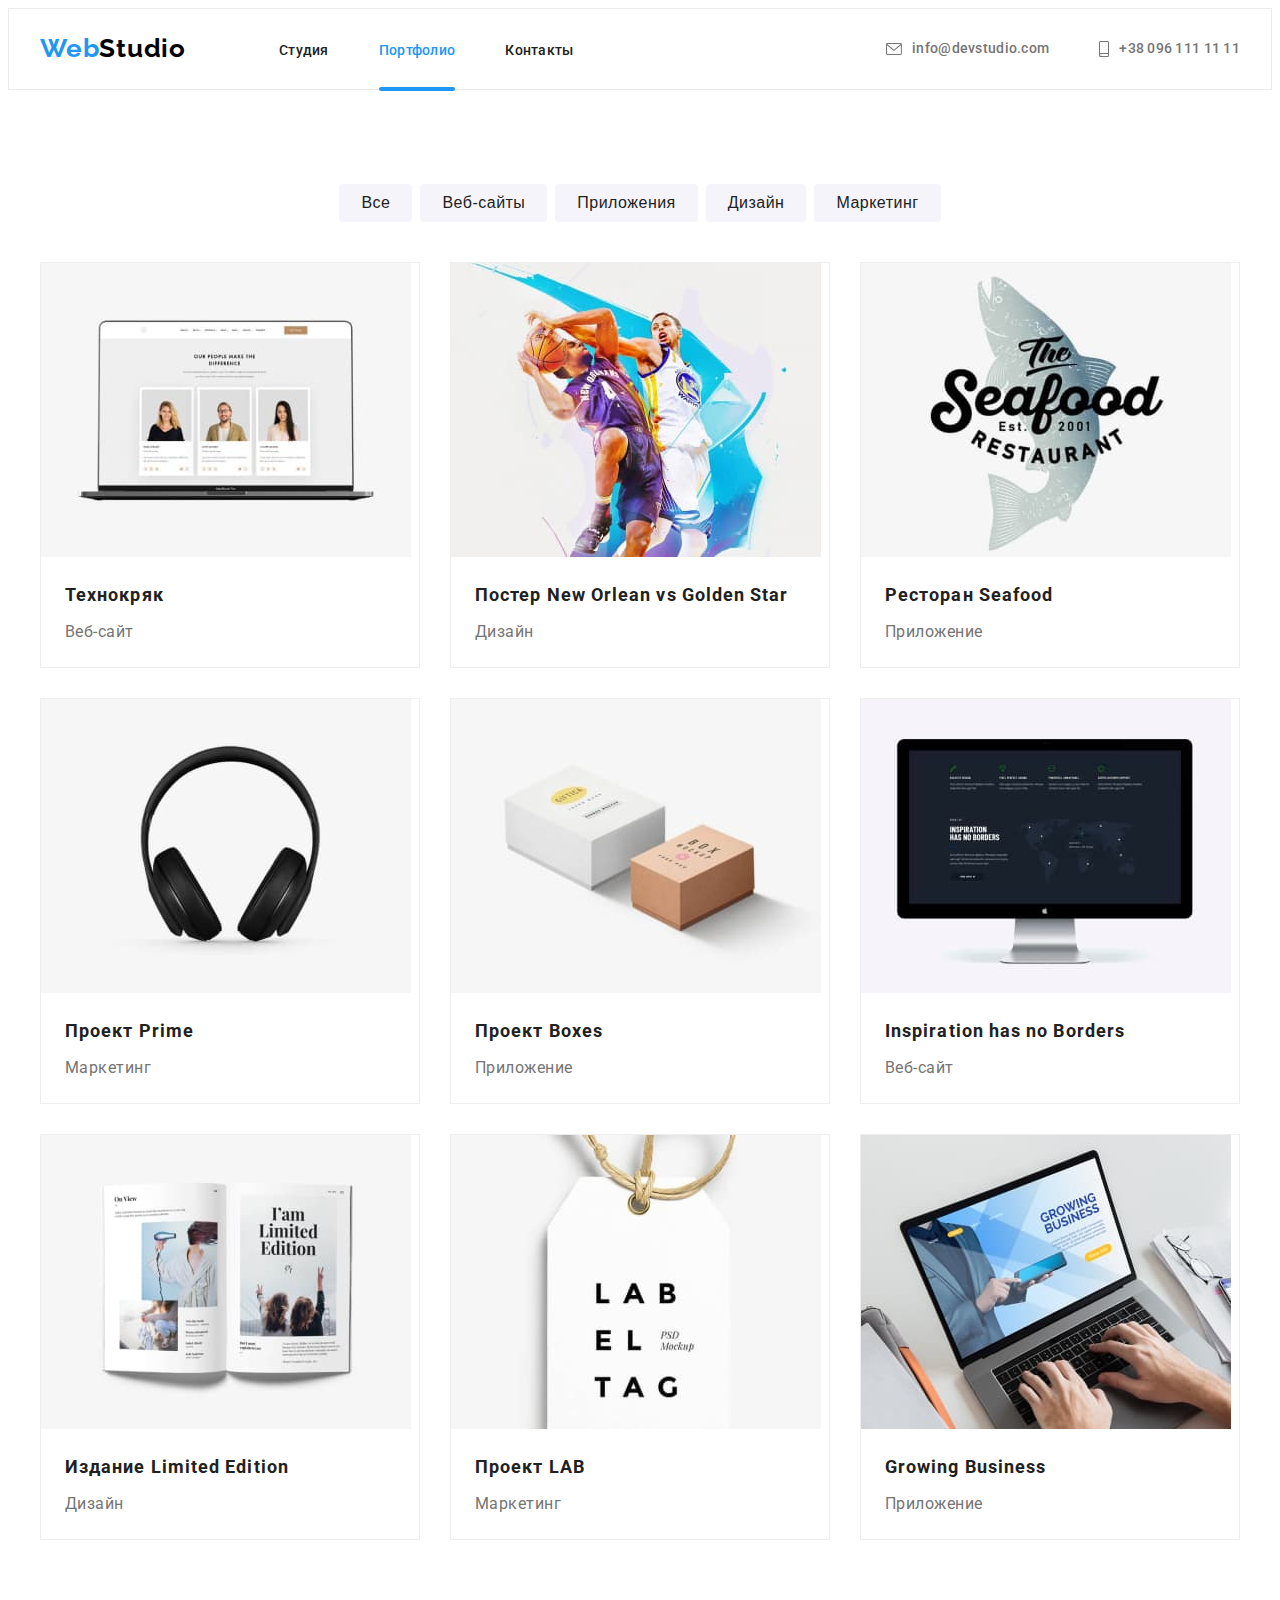
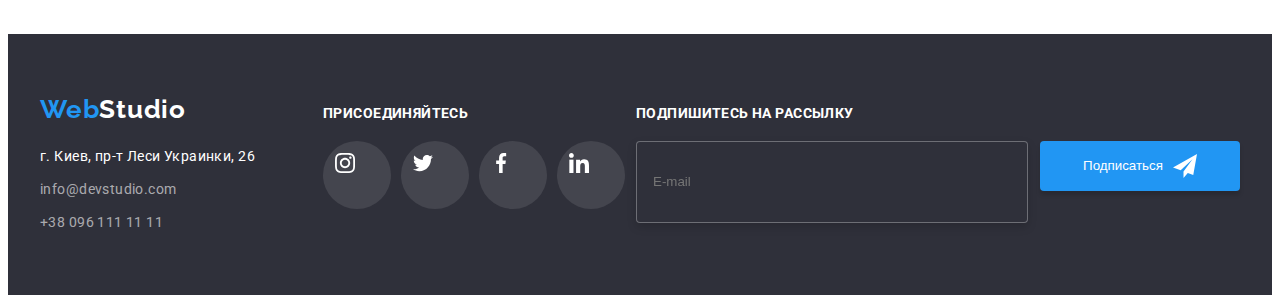
==== portfolio.html @ 734fd3cb "added BEM" ====
<!DOCTYPE html>
<html lang="en">
<head>
    <meta charset="UTF-8">
    <meta http-equiv="X-UA-Compatible" content="IE=edge">
    <meta name="viewport" content="width=device-width, initial-scale=1.0">
    <title>Document</title>
    <link rel="preconnect" href="https://fonts.gstatic.com">
    <link href="https://fonts.googleapis.com/css2?family=Raleway:wght@700&family=Roboto:wght@400;500;700;900&display=swap"
        rel="stylesheet">
    <link rel="stylesheet" href="https://cdnjs.cloudflare.com/ajax/libs/modern-normalize/1.0.0/modern-normalize.min.css"
        integrity="sha512-ISS7cAi1PEhQ8jnbJpJZMd29NlhNj4AWYyLOSp2CE/CsHxTCu+r+t0D2yoJudVrd0/8fTVPUVDzY5Tvli75u/g=="
        crossorigin="anonymous" />
    <link rel="stylesheet" href="./css/styles.css">
</head>
<body>
    <header class="header">
      <div class="container header-top">
        <!--top line bg-->
        <nav class="header-nav">
          <!--WebStudio-->
    
          <a class="logo accent-logo" href="./index.html">Web<span class="second-accent-logo">Studio</span></a>
    
    
          <!--Menu Nav-->
          <ul class="menu-nav">
            <li class="menu-nav__item">
              <a class="menu-nav__link" href="./index.html">Студия</a>
            </li>
            <li class="menu-nav__item">
              <a class="menu-nav__link active" href="./portfolio.html">Портфолио</a>
            </li>
            <li class="menu-nav__item">
              <a class="menu-nav__link" href="https://www.google.com">Контакты</a>
            </li>
          </ul>
    
        </nav>
    
        <!-- contacts section -->
        <ul class="contacts__list">
          <li class="contacts__item">
            <a class="contacts__link" href="mailto:info@devstudio.com"><svg class="contacts__icon" width="16" height="12">
                <use href="./symbol-defs.svg#icon-mail"></use>
              </svg>info@devstudio.com</a>
          </li>
          <li class="contacts__item">
            <a class="contacts__link" href="tel:+38096111111"><svg class="contacts__icon" width="10" height="16">
                <use href="./symbol-defs.svg#icon-smartphone"></use>
              </svg>+38 096 111 11 11</a>
          </li>
        </ul>
    
      </div>
    
    </header>
    <main>
        <div class="container">
            <section class="section">
                <h1 class="visually-hidden">
                                            Портфолио
                                        </h1>
                <ul class="portfolio__list-btn">
                    <li class="portfolio__item-btn">
                        <button class="portfolio__button" type="button">Все</button>
                    </li>
                    <li class="portfolio__item-btn">
                        <button class="portfolio__button" type="button">Веб-сайты</button>
                    </li>
                    <li class="portfolio__item-btn">
                        <button class="portfolio__button" type="button">Приложения</button>
                    </li>
                    <li class="portfolio__item-btn">
                        <button class="portfolio__button" type="button">Дизайн</button>
                    </li>
                    <li class="portfolio__item-btn">
                        <button class="portfolio__button" type="button">Маркетинг</button>
                    </li>
                </ul>
                <ul class="portfolio-card__list">
                    <li class="portfolio-card__item">
                        <a class="portfolio-card__link" href="#">
                          <div class="portfolio-card__img-box">
                            <img src="./images/img(0).jpg" alt="Технокряк" width="370" height="294">
                            <p class="portfolio-card__hidden-text">Технокряк это современная площадка распространения коронавируса. Компании
                              используют эту платформу для цифрового шпионажа и атак на защищённые сервера конкурентов.</p>
                          </div>
                          <div class="portfolio-card__bottom-box">
                            <h2 class="portfolio-card__title">Технокряк</h2>
                            <p class="portfolio-card__text">Веб-сайт</p>
                          </div>
                        </a>
                    </li>
                    <li class="portfolio-card__item">
                        <a class="portfolio-card__link" href="#">
                          <div class="portfolio-card__img-box">
                            <img src="./images/img11.jpg" alt="Постер New Orlean vs Golden Star" width="370" height="294">
                            <p class="portfolio-card__hidden-text">Технокряк это современная площадка распространения коронавируса. Компании
                              используют эту платформу для цифрового шпионажа и атак на защищённые сервера конкурентов.</p>
                          </div>
                          <div class="portfolio-card__bottom-box">
                            <h2 class="portfolio-card__title">Постер New Orlean vs Golden Star</h2>
                            <p class="portfolio-card__text">Дизайн</p>
                          </div>
                        </a>
                    </li>
                    <li class="portfolio-card__item">
                        <a class="portfolio-card__link" href="#">
                          <div class="portfolio-card__img-box">
                            <img src="./images/img21.jpg" alt="Ресторан Seafood" width="370" height="294">
                            <p class="portfolio-card__hidden-text">Технокряк это современная площадка распространения коронавируса. Компании
                              используют эту платформу для цифрового шпионажа и атак на защищённые сервера конкурентов.</p>
                          </div>
                          <div class="portfolio-card__bottom-box">
                            <h2 class="portfolio-card__title">Ресторан Seafood</h2>
                            <p class="portfolio-card__text">Приложение</p>
                          </div>
                        </a>
                    </li>
                    <li class="portfolio-card__item">
                        <a class="portfolio-card__link" href="#">
                          <div class="portfolio-card__img-box">
                            <img src="./images/img31.jpg" alt="Проект Prime" width="370" height="294">
                            <p class="portfolio-card__hidden-text">Технокряк это современная площадка распространения коронавируса. Компании
                              используют эту платформу для цифрового шпионажа и атак на защищённые сервера конкурентов.</p>
                          </div>
                          <div class="portfolio-card__bottom-box">
                            <h2 class="portfolio-card__title">Проект Prime</h2>
                            <p class="portfolio-card__text">Маркетинг</p>
                          </div>
                        </a>
                    </li>
                    <li class="portfolio-card__item">
                        <a class="portfolio-card__link" href="#">
                          <div class="portfolio-card__img-box">
                            <img src="./images/img41.jpg" alt="роект Boxes" width="370" height="294">
                            <p class="portfolio-card__hidden-text">Технокряк это современная площадка распространения коронавируса. Компании
                              используют эту платформу для цифрового шпионажа и атак на защищённые сервера конкурентов.</p>
                          </div>
                          <div class="portfolio-card__bottom-box">
                            <h2 class="portfolio-card__title">Проект Boxes</h2>
                            <p class="portfolio-card__text">Приложение</p>
                          </div>
                        </a>
                    </li>
                    <li class="portfolio-card__item">
                        <a class="portfolio-card__link" href="#">
                          <div class="portfolio-card__img-box">
                            <img src="./images/img51.jpg" alt="nspiration has no Borders" width="370" height="294">
                            <p class="portfolio-card__hidden-text">Технокряк это современная площадка распространения коронавируса. Компании
                              используют эту платформу для цифрового шпионажа и атак на защищённые сервера конкурентов.</p>
                          </div>
                          <div class="portfolio-card__bottom-box">
                            <h2 class="portfolio-card__title">Inspiration has no Borders</h2>
                            <p class="portfolio-card__text">Веб-сайт</p>
                          </div>
                        </a>
                    </li>
                    <li class="portfolio-card__item">
                        <a class="portfolio-card__link" href="#">
                          <div class="portfolio-card__img-box">
                            <img src="./images/img61.jpg" alt="Издание Limited Edition" width="370" height="294">
                            <p class="portfolio-card__hidden-text">Технокряк это современная площадка распространения коронавируса. Компании
                              используют эту платформу для цифрового шпионажа и атак на защищённые сервера конкурентов.</p>
                          </div>
                          <div class="portfolio-card__bottom-box">
                            <h2 class="portfolio-card__title">Издание Limited Edition</h2>
                            <p class="portfolio-card__text">Дизайн</p>
                          </div>
                        </a>
                    </li>
                    <li class="portfolio-card__item">
                        <a class="portfolio-card__link" href="#">
                          <div class="portfolio-card__img-box">
                            <img src="./images/img71.jpg" alt="Проект LAB" width="370" height="294">
                            <p class="portfolio-card__hidden-text">Технокряк это современная площадка распространения коронавируса. Компании
                              используют эту платформу для цифрового шпионажа и атак на защищённые сервера конкурентов.</p>
                          </div>
                          <div class="portfolio-card__bottom-box">
                            <h2 class="portfolio-card__title">Проект LAB</h2>
                            <p class="portfolio-card__text">Маркетинг</p>
                          </div>
                        </a>
                    </li>
                    <li class="portfolio-card__item">
                        <a class="portfolio-card__link" href="#">
                          <div class="portfolio-card__img-box">
                            <img src="./images/img81.jpg" alt="Growing Business" width="370" height="294">
                            <p class="portfolio-card__hidden-text">Технокряк это современная площадка распространения коронавируса. Компании
                              используют эту платформу для цифрового шпионажа и атак на защищённые сервера конкурентов.</p>
                          </div>
                          <div class="portfolio-card__bottom-box">
                            <h2 class="portfolio-card__title">Growing Business</h2>
                            <p class="portfolio-card__text">Приложение</p>
                          </div>
                        </a>
                    </li>
                </ul>
            </section>
        </div>

    </main>
    
    <footer class="footer">
    
      <div class="footer-line container">
        <div class="footer-left-side  footer-calc">
          <div class="bottom-section footer-calc">
            <a class="logo logo-bottom accent-logo" href="./index.html">Web<span
                class="second-accent-logofooter">Studio</span></a>
    
            <address>
              <ul class="address__list">
                <li class="footer__item address-style">г. Киев, пр-т Леси Украинки, 26</li>
                <li class="footer__item">
                  <a class="footer__link" href="mailto:info@devstudio.com">info@devstudio.com</a>
                </li>
                <li class="footer__item">
                  <a class="footer__link" href="tel:+38096111111">+38 096 111 11 11</a>
                </li>
              </ul>
            </address>
          </div>
          <div class="footer-calc">
            <h3 class="join-titel">присоединяйтесь</h3>
            <ul class="footer-social__list">
              <li class="footer-social__item"> <a class="footer-social__link" href="#"><svg class="footer-social__icon">
                    <use href="./symbol-defs.svg#icon-instagram"></use>
                  </svg></a></li>
              <li class="footer-social__item"> <a class="footer-social__link" href="#"><svg class="footer-social__icon">
                    <use href="./symbol-defs.svg#icon-twitter"></use>
                  </svg></a></li>
              <li class="footer-social__item"> <a class="footer-social__link" href="#"><svg class="footer-social__icon">
                    <use href="./symbol-defs.svg#icon-facebook"></use>
                  </svg></a></li>
              <li class="footer-social__item"> <a class="footer-social__link" href="#"><svg class="footer-social__icon">
                    <use href="./symbol-defs.svg#icon-linkedin"></use>
                  </svg></a></li>
            </ul>
          </div>
        </div>
        <div class="footer-calc">
          <p class="footer-right-side__title">Подпишитесь на рассылку</p>
          <form class="footer__form">
            <input class="footer__input" type="text" placeholder="E-mail">
            <button class="footer__btn" type="submit">Подписаться<svg class="footer__btn-svg">
                <use href="./symbol-defs.svg#icon-icon-send"></use>
              </svg></button>
          </form>
        </div>
      </div>
    
    </footer>
</body>
</html>
---- css/styles.css ----
:root {
  --primary-text-color: #757575;
  --title-text-color: #212121;
  --accent-color: #2196f3;
  --primary-white-color: #ffffff;
  --cubic: cubic-bezier(0.4, 0, 0.2, 1);
}
/* font-family: "Raleway", sans-serif;
font-family: "Roboto", sans-serif; */

body {
  font-family: Roboto;
  background-color: var(--primary-white-color);
  color: var(--primary-text-color);
  text-decoration: none;
}
img {
  display: block;
  max-width: 100%;
  height: auto;
}

h1,
h2,
h3,
h4,
h5,
h6 {
  color: var(--title-text-color);
  margin: 0;
}

p {
  margin: 0;
}

ul {
  margin: 0;
  padding: 0;
}

.container {
  margin: 0 auto;
  width: 1200px;
  padding-left: 15px;
  padding-right: 15px;
}
.section {
  padding: 94px 0px;
}
.section-title {
  margin: 0px 0px 50px;
  font-weight: bold;
  font-size: 36px;
  line-height: 1.16;
  text-align: center;
  letter-spacing: 0.03em;
}

.visually-hidden {
  position: absolute !important;
  clip: rect(1px 1px 1px 1px); /* IE6, IE7 */
  clip: rect(1px, 1px, 1px, 1px);
  padding: 0 !important;
  border: 0 !important;
  height: 1px !important;
  width: 1px !important;
  overflow: hidden;
}

/*======== site header ===========*/
.header {
  border: 1px solid #ececec;
}

.header-nav {
  display: flex;
  justify-self: start;
  align-items: center;
  padding: 24px 0px;
}

.header-top {
  display: flex;
  justify-content: space-between;
}

.logo {
  text-align: center;
  margin-right: 93px;
  font-family: "Raleway", sans-serif;
  font-weight: bold;
  font-size: 26px;
  line-height: 1.2;
  letter-spacing: 0.03em;
  color: #000000;
  text-decoration: none;
}

.accent-logo {
  color: var(--accent-color);
}
.second-accent-logo {
  color: #000000;
}
.menu-nav {
  display: flex;

  padding: 0px;
  text-decoration: none;
  list-style-type: none;
}
.menu-nav__item {
  margin-right: 50px;
}
.menu-nav__item:last-child {
  margin-right: 0;
}

.menu-nav__link {
  position: relative;
  color: var(--title-text-color);
  text-decoration: none;
  cursor: pointer;
  font-weight: 500;
  font-size: 14px;
  line-height: 1.14;
  letter-spacing: 0.02em;
  text-decoration: none;
  transition: color 250ms var(--cubic);
}
.menu-nav .menu-nav__link:active {
  color: var(--accent-color);
}
.menu-nav .menu-nav__link:focus {
  color: var(--accent-color);
}

.menu-nav__link:hover {
  color: var(--accent-color);
}

.active {
  color: var(--accent-color);
}
.active::after {
  position: absolute;
  left: 0;
  bottom: -33px;
  content: "";
  display: block;
  width: 100%;
  height: 4px;
  border-radius: 2px;
  background-color: var(--accent-color);
}
/*============ contacts section ============*/

.contacts__list {
  display: flex;
  justify-content: flex-end;
  list-style-type: none;
  padding: 32px 0px;
}

.contacts__item {
  margin-left: 50px;
}
.contacts__item:first-child {
  margin-left: 0;
}

.contacts__link {
  display: flex;
  justify-content: center;
  align-items: center;
  font-weight: 500;
  font-size: 14px;
  line-height: 1.14;
  letter-spacing: 0.02em;
  text-decoration: none;
  cursor: pointer;
  color: var(--primary-text-color);
  transition: color 250ms var(--cubic);
}

.contacts__link:focus,
.contacts__link:hover {
  color: var(--accent-color);
}

.contacts__link:focus svg,
.contacts__link:hover svg {
  fill: var(--accent-color);
}

.contacts__icon {
  fill: var(--primary-text-color);
  margin-right: 10px;
}
.contacts-item:focus,
.contacts-item:hover .contacts__icon {
  fill: var(--accent-color);
}
.contacts__icon:focus,
.contacts__icon:hover {
  fill: var(--accent-color);
}
/*============= MAIN =================*/
/*=========== top section ==========*/

.hero__background {
  background-color: #2f303a;
  max-width: 1600px;
  max-height: 600px;
  background-image: linear-gradient(
      rgba(47, 48, 58, 0.4),
      rgba(47, 48, 58, 0.4)
    ),
    url("../images/Img-body.jpg");
  background-repeat: no-repeat;
  margin: 0 auto;
  background-position: center;
}

.hero {
  text-align: center;
  padding-top: 200px;
  padding-bottom: 200px;
}
.hero__titel {
  margin-bottom: 30px;
  text-align: center;
  font-weight: 900;
  font-size: 44px;
  line-height: 1.36;
  color: var(--primary-white-color);
  letter-spacing: 0.06em;
  text-transform: uppercase;
}
/*================ button ==============*/

.hero__btn {
  display: block;
  text-align: center;
  font-weight: bold;
  font-size: 16px;
  margin: 0 auto;
  padding: 10px 32px;
  border: 0px;
  border-radius: 4px;
  line-height: 1.9;
  letter-spacing: 0.06em;
  color: var(--primary-white-color);
  background: var(--accent-color);
  box-shadow: 0px 4px 4px rgba(0, 0, 0, 0.15);
  letter-spacing: 0.06em;
  transition: background-color 250ms var(--cubic);
}

.hero__btn:hover {
  background: #188ce8;
  box-shadow: 0px 4px 4px rgba(0, 0, 0, 0.15);
  border-radius: 4px;
}

/*============ features =============*/

/* hide title */

.features__list {
  display: flex;
  flex-wrap: wrap;
  list-style-type: none;
  margin-left: -30px;
}

.features__item {
  margin-left: 30px;
  flex-basis: calc((100% - 120px) / 4);
}

.features__item::before {
  display: block;
  content: "";
  height: 120px;
  margin-bottom: 30px;
  background-size: contain;
  background-repeat: no-repeat;
  background-position: center;
  background-color: #f5f4fa;
  border-radius: 4px;
  background-size: 70px;
}
.antenna::before {
  background-image: url("../images/antenna.svg");
}
.clock::before {
  background-image: url("../images/clock.svg");
}
.diagram::before {
  background-image: url("../images/diagram.svg");
}
.astronaut::before {
  background-image: url("../images/astronaut.svg");
}

.features__title {
  font-weight: bold;
  font-size: 14px;
  line-height: 1.14;
  letter-spacing: 0.03em;
  text-transform: uppercase;
  margin-bottom: 10px;
}

.features__text {
  font-size: 14px;
  line-height: 1.71;
  letter-spacing: 0.03em;
}

/*========= occupation ==========*/

.occupation {
  margin-bottom: 94px;
}

.occupation__list {
  display: flex;
  flex-wrap: wrap;
  list-style-type: none;
  margin-left: -30px;
}

.occupation__item {
  position: relative;
  margin-left: 30px;
  flex-basis: calc((100% / 3) - 30px);
}
.occupation__text {
  position: absolute;
  bottom: 0;
  left: 0;
  padding-top: 27px;
  padding-bottom: 27px;
  width: 100%;
  color: var(--primary-white-color);
  background-color: rgba(47, 48, 58, 0.8);
  font-weight: 700;
  font-size: 14px;
  line-height: 1.14;
  text-align: center;
  letter-spacing: 0.03em;
  text-transform: uppercase;
}

/*============= our-team =============*/

.our-team {
  background: #f5f4fa;
}

.our-team__list {
  display: flex;
  flex-wrap: wrap;
  list-style-type: none;
  margin-left: -30px;
}

.our-team__item {
  text-align: center;
  margin-left: 30px;
  box-sizing: border-box;
  flex-basis: calc((100% / 4) - 30px);
  border-radius: 4px;
  filter: drop-shadow(0px 4px 4px rgba(0, 0, 0, 0.25));
  background: var(--primary-white-color);
}

.our-team__title {
  margin-top: 30px;
  text-align: center;
  font-weight: 500;
  font-size: 16px;
  line-height: 1.18;
  letter-spacing: 0.03em;
}

.our-team__text {
  margin-top: 10px;

  font-size: 16px;
  line-height: 1.18;
  letter-spacing: 0.03em;
}

/* social-link */

.social__list {
  display: flex;
  list-style: none;
  justify-content: center;
  margin-top: 16px;
  margin-bottom: 30px;
}

.social__item:not(:last-child) {
  margin-right: 10px;
}

.social__link {
  display: flex;
  justify-content: center;
  align-items: center;
  width: 44px;
  height: 44px;
  border-radius: 50%;
  transition: fill 250ms var(--cubic), background-color 250ms var(--cubic);
}

.social__link:focus,
.social__link:hover {
  background-color: var(--accent-color);
}

.social__link:focus svg,
.social__link:hover svg {
  fill: var(--primary-white-color);
}

.social__icon {
  width: 20px;
  height: 20px;
  fill: #afb1b8;
}

.social__icon:hover {
  fill: var(--primary-white-color);
}

/*=========== Regular customers ============*/

.customers__list {
  display: flex;
  list-style: none;
}

.customers__item {
  flex-basis: calc((100% / 6) - 30px);
  margin-left: 30px;
}

.customers__item:first-child {
  margin: 0;
}
.customers__link {
  outline: none;
  display: flex;
  justify-content: center;
  align-items: center;
  fill: #afb1b8;
  height: 90px;
  border: 1px solid #afb1b8;
  border-radius: 4px;
  transition: fill 250ms var(--cubic);
}

.customers__logo {
  width: 50%;
  height: 50%;
}

.customers__link:focus,
.customers__link:hover {
  fill: var(--accent-color);
  border-color: var(--accent-color);
  box-sizing: border-box;
  border-radius: 4px;
}

/*============= footer ==========*/

.footer {
  background: #2f303a;
}
.footer-calc {
  flex-basis: calc((100% - 30px) / 2);
}

.footer-line {
  display: flex;
  justify-content: space-between;
  align-items: baseline;
  padding-top: 60px;
  padding-bottom: 60px;
}
.footer-left-side {
  display: flex;
  justify-content: space-between;
  align-items: baseline;
}

.bottom-section {
  display: flex;
  flex-direction: column;
}

.logo-bottom {
  text-align: start;
  margin-bottom: 20px;
}

.second-accent-logofooter {
  color: var(--primary-white-color);
}

.address-style {
  font-style: normal;
  font-weight: normal;
  font-size: 14px;
  line-height: 1.71;
  letter-spacing: 0.03em;
  text-decoration: none;
  color: var(--primary-white-color);
}

.address__list {
  list-style-type: none;
}

.footer__item:not(:last-child) {
  margin-bottom: 9px;
}

.footer__link {
  font-size: 14px;
  line-height: 1.71;
  letter-spacing: 0.03em;
  color: rgba(255, 255, 255, 0.6);
  text-decoration: none;
  text-decoration-line: none;
  font-style: normal;
}

/*======= join ========*/

.join-titel {
  font-weight: bold;
  font-size: 14px;
  line-height: 16px;
  letter-spacing: 0.03em;
  text-transform: uppercase;

  color: var(--primary-white-color);
}

.footer-social__list {
  display: flex;
  list-style: none;
  margin-top: 20px;
  padding: 0;
}

.footer-social__item {
  display: flex;
  justify-content: center;
  align-items: center;
  margin-left: 10px;
}

.footer-social__item:first-child {
  margin-left: 0;
}

.footer-social__link {
  width: 44px;
  height: 44px;
  padding: 12px;
  background: rgba(255, 255, 255, 0.1);
  border-radius: 44px;
  transition: background-color 250ms var(--cubic);
}
.social-item-footer:first-child {
  margin-left: 0;
}
.footer-social__link:focus,
.footer-social__link:hover {
  border-radius: 44px;
  background-color: var(--accent-color);
}
.footer-social__icon {
  width: 20px;
  height: 20px;

  fill: var(--primary-white-color);
}

.footer-social__icon:hover {
  fill: var(--primary-white-color);
}

/* ======= footer-right-side ========== */

.footer-right-side__title {
  margin-bottom: 20px;
  font-weight: bold;
  font-size: 14px;
  line-height: 16px;
  letter-spacing: 0.03em;
  text-transform: uppercase;
  color: var(--primary-white-color);
}

.footer__form {
  display: flex;
}

.footer__input {
  width: 358px;
  height: 50px;
  padding: 15px 16px;
  margin-right: 12px;
  color: var(--primary-white-color);
  background: #2f303a;
  border: 1px solid rgba(255, 255, 255, 0.3);
  filter: drop-shadow(0px 4px 4px rgba(0, 0, 0, 0.15));
  border-radius: 4px;
}

.footer__btn {
  display: flex;
  justify-content: center;
  align-items: center;
  padding: 0;
  width: 200px;
  height: 50px;
  border: none;
  color: var(--primary-white-color);
  background: var(--accent-color);
  box-shadow: 0px 4px 4px rgba(0, 0, 0, 0.15);
  border-radius: 4px;
}
.footer__btn:focus,
.footer__btn:hover {
  background: #188ce8;
  box-shadow: 0px 4px 4px rgba(0, 0, 0, 0.15);
  border-radius: 4px;
}
.footer__btn-svg {
  width: 24px;
  height: 24px;
  margin-left: 10px;
}
/*=========== portfolio ==============*/
/*=========== portfolio ==============*/

.portfolio__list-btn {
  display: flex;
  flex-wrap: wrap;
  justify-content: center;
  list-style-type: none;
  margin-bottom: 40px;
}

.portfolio__item-btn:not(:last-child) {
  margin-right: 8px;
  transition: color 250ms var(--cubic), background-color 250ms var(--cubic);
}

.portfolio__button {
  padding: 6px 22px;
  border: 0px;
  border-radius: 4px;
  font-weight: 500;
  font-size: 16px;
  line-height: 1.62;
  letter-spacing: 0.03em;
  color: var(--title-text-color);
  background: #f5f4fa;
  cursor: pointer;
  transition: background-color 250ms var(--cubic);
}

.portfolio__button:focus,
.portfolio__button:hover {
  color: var(--primary-white-color);
  background-color: var(--accent-color);
  box-shadow: 0px 3px 1px rgba(0, 0, 0, 0.1), 0px 1px 2px rgba(0, 0, 0, 0.08),
    0px 2px 2px rgba(0, 0, 0, 0.12);
}

.portfolio-card__list {
  display: flex;
  flex-wrap: wrap;
  list-style-type: none;
  margin-right: -30px;
  margin-top: -30px;
}

.portfolio-card__item {
  margin-right: 30px;
  margin-top: 30px;
  flex-basis: calc((100% - 90px) / 3);
  background: var(--primary-white-color);
  border: 1px solid #eeeeee;
  box-sizing: border-box;
  cursor: pointer;
}

.portfolio-card__item:hover {
  border: 1px solid #eeeeee;
  box-sizing: border-box;
  box-shadow: 0px 1px 1px rgba(0, 0, 0, 0.12), 0px 4px 4px rgba(0, 0, 0, 0.06),
    1px 4px 6px rgba(0, 0, 0, 0.16);
}
.portfolio-card__link {
  text-decoration: none;
}

.portfolio-card__img-box {
  position: relative;
  overflow: hidden;
}

.portfolio-card__hidden-text {
  position: absolute;
  top: 0;
  left: 0;
  width: 100%;
  height: 100%;
  padding: 63px 24px;
  background: rgba(33, 150, 243, 0.9);
  font-weight: 400;
  font-size: 18px;
  line-height: 1.55;
  color: #ffffff;
  letter-spacing: 0.03em;
  transition: transform 250ms cubic-bezier(0.4, 0, 0.2, 1);
  transform: translatey(101%);
}
.portfolio-card__link:focus .portfolio-card__hidden-text,
.portfolio-card__link:hover .portfolio-card__hidden-text {
  transform: translatey(0);
}

.portfolio-card__title {
  margin-bottom: 4px;
  font-weight: bold;
  font-size: 18px;
  line-height: 2;
  letter-spacing: 0.06em;
}

.portfolio-card__text {
  font-size: 16px;
  line-height: 1.87;
  letter-spacing: 0.03em;
  color: var(--primary-text-color);
}

.portfolio-card__bottom-box {
  padding: 20px 24px;
}

/* ============== backdrop ================= */

.is-hidden {
  opacity: 0;
  visibility: hidden;
  pointer-events: none;
}

.backdrop {
  position: fixed;
  top: 0;
  left: 0;
  width: 100vw;
  height: 100vh;
  background-color: rgba(0, 0, 0, 0.2);
  transition: fill 250ms var(--cubic);
}

.modal {
  position: absolute;
  left: 50%;
  top: 50%;
  transform: translate(-50%, -50%);
  width: 528px;
  height: 580px;
  background-color: #ffffff;
}

.modal__btn-close {
  position: absolute;
  display: flex;
  justify-content: center;
  align-items: center;
  top: 8px;
  right: 8px;
  width: 30px;
  height: 30px;
  background-color: transparent;
  border-radius: 50%;
  border: 1px solid rgba(0, 0, 0, 0.1);
  cursor: pointer;
  padding: 0;
}

.modal__btn-close:hover {
  color: var(--accent-color);
}

.modal__btn-svg {
  width: 18px;
  height: 18px;
  fill: currentColor;
}

.modal__form {
  display: flex;
  flex-direction: column;
  padding: 40px;
}

.modal__head {
  font-weight: bold;
  font-size: 20px;
  line-height: 23px;
  text-align: center;
  letter-spacing: 0.03em;
  margin-bottom: 12px;
  color: #212121;
}

.modal__item {
  font-size: 12px;
  line-height: 14px;
  letter-spacing: 0.01em;
  color: var(--primary-text-color);
}

.modal__item-box {
  position: relative;
  display: block;
  margin-top: 4px;
  margin-bottom: 10px;
}

.modal__input {
  width: 100%;
  height: 40px;
  padding-left: 42px;
  border: 1px solid rgba(33, 33, 33, 0.2);
  border-radius: 4px;
}
.modal__input:focus {
  border-color: var(--accent-color);
  outline: none;
}
.modal__input:focus + .modal-icon {
  fill: var(--accent-color);
}

.modal__icon {
  position: absolute;
  top: 50%;
  left: 12px;
  transform: translateY(-50%);
  width: 18px;
  height: 18px;
  transition: fill 250ms var(--cubic);
}

.modal__message {
  width: 100%;
  height: 120px;
  border: 1px solid rgba(33, 33, 33, 0.2);
  border-radius: 4px;
  margin-top: 4px;
  margin-bottom: 10px;
  padding: 12px 16px;
  resize: none;
}

.modal__message:focus {
  border-color: var(--accent-color);
  outline: none;
}

.modal__message::placeholder {
  font-size: 12px;
  line-height: 14px;
  letter-spacing: 0.01em;
  color: rgba(117, 117, 117, 0.5);
}
.modal__term-desc {
  display: flex;
  align-items: center;
  font-size: 14px;
  line-height: 24px;
  letter-spacing: 0.03em;
  margin-bottom: 20px;
  color: #757575;
}

.modal__term-desc::before {
  display: inline-block;
  content: "";
  width: 16px;
  height: 16px;
  margin-right: 7px;
  cursor: pointer;
  border: 2px solid var(--title-text-color);
  border-radius: 2px;
}

.modal__term:checked + .modal__term-desc::before {
  border-color: transparent;
  background-image: url(../images/icon-check.svg);
  background-size: contain;
  background-origin: border-box;
}

.modal__term:focus + .modal__term-desc::before {
  border: 2px solid var(--accent-color);
}
.modal__term-link {
  color: var(--accent-color);
}

.modal__submit-btn {
  align-self: center;
  font-weight: bold;
  font-size: 16px;
  line-height: 30px;
  padding: 10px 56px;
  color: #ffffff;
  background: #2196f3;
  box-shadow: 0px 4px 4px rgba(0, 0, 0, 0.15);
  border-radius: 4px;
  border: none;
  transition: fill 250ms var(--cubic);
}

.modal__submit-btn:focus,
.modal__submit-btn:hover {
  background: #188ce8;
  box-shadow: 0px 4px 4px rgba(0, 0, 0, 0.15);
  border-radius: 4px;
}
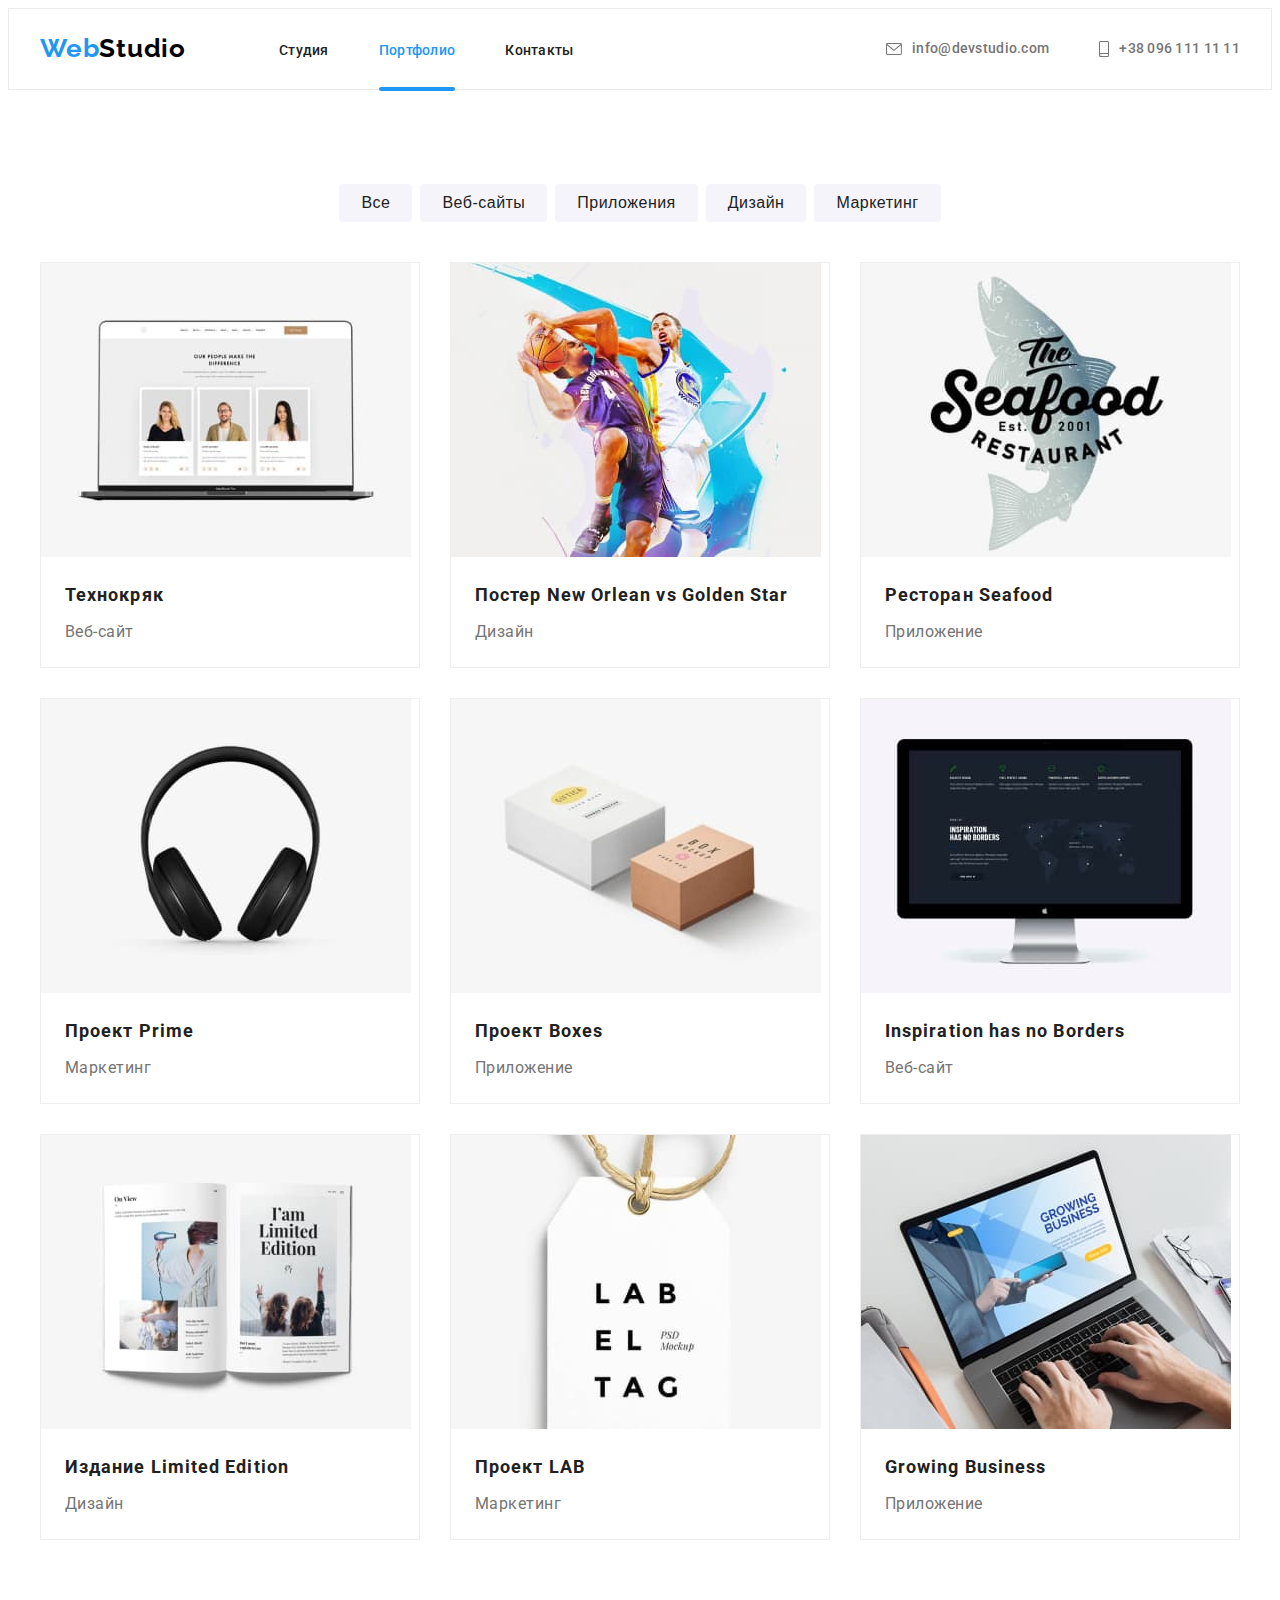
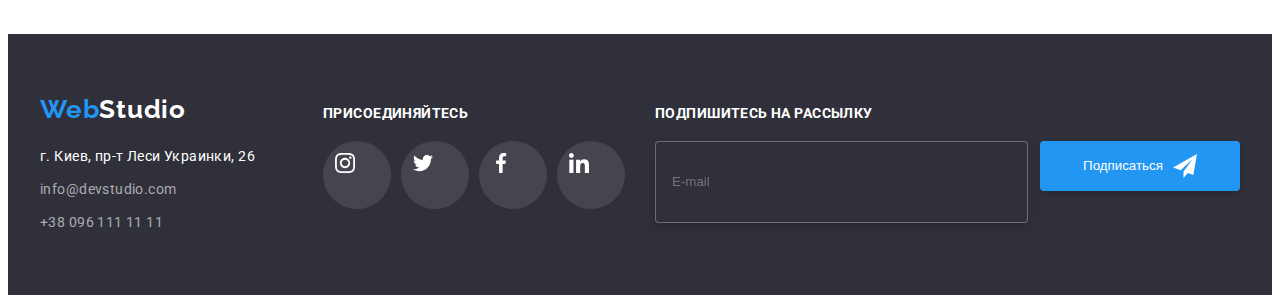
==== commit 00189d1d: "added sass" ====
--- a/portfolio.html
+++ b/portfolio.html
@@ -11,7 +11,7 @@
     <link rel="stylesheet" href="https://cdnjs.cloudflare.com/ajax/libs/modern-normalize/1.0.0/modern-normalize.min.css"
         integrity="sha512-ISS7cAi1PEhQ8jnbJpJZMd29NlhNj4AWYyLOSp2CE/CsHxTCu+r+t0D2yoJudVrd0/8fTVPUVDzY5Tvli75u/g=="
         crossorigin="anonymous" />
-    <link rel="stylesheet" href="./css/styles.css">
+    <link rel="stylesheet" href="./css/main.min.css">
 </head>
 <body>
     <header class="header">
@@ -243,7 +243,7 @@
         <div class="footer-calc">
           <p class="footer-right-side__title">Подпишитесь на рассылку</p>
           <form class="footer__form">
-            <input class="footer__input" type="text" placeholder="E-mail">
+            <input class="footer__input" type="text" name="email" placeholder="E-mail">
             <button class="footer__btn" type="submit">Подписаться<svg class="footer__btn-svg">
                 <use href="./symbol-defs.svg#icon-icon-send"></use>
               </svg></button>
--- a/css/main.min.css
+++ b/css/main.min.css
@@ -0,0 +1,2 @@
+:root{--primary-text-color: #757575;--title-text-color: #212121;--accent-color: #2196f3;--primary-white-color: #ffffff;--cubic: cubic-bezier(0.4, 0, 0.2, 1)}body{font-family:Roboto;background-color:var(--primary-white-color);color:var(--primary-text-color);text-decoration:none}img{display:block;max-width:100%;height:auto}h1,h2,h3,h4,h5,h6{color:var(--title-text-color);margin:0}p{margin:0}ul{margin:0;padding:0}.container{margin:0 auto;width:1200px;padding-left:15px;padding-right:15px}.section{padding:94px 0px}.visually-hidden{position:absolute !important;clip:rect(1px 1px 1px 1px);clip:rect(1px, 1px, 1px, 1px);padding:0 !important;border:0 !important;height:1px !important;width:1px !important;overflow:hidden}.section-title{margin:0px 0px 50px;font-weight:bold;font-size:36px;line-height:1.16;text-align:center;letter-spacing:0.03em}.header{border:1px solid #ececec}.header-nav{display:flex;justify-self:start;align-items:center;padding:24px 0px}.header-top{display:flex;justify-content:space-between}.logo{text-align:center;margin-right:93px;font-family:"Raleway", sans-serif;font-weight:bold;font-size:26px;line-height:1.2;letter-spacing:0.03em;color:#000000;text-decoration:none}.accent-logo{color:var(--accent-color)}.second-accent-logo{color:#000000}.menu-nav{display:flex;padding:0px;text-decoration:none;list-style-type:none}.menu-nav__item{margin-right:50px}.menu-nav__item:last-child{margin-right:0}.menu-nav__link{position:relative;color:var(--title-text-color);text-decoration:none;cursor:pointer;font-weight:500;font-size:14px;line-height:1.14;letter-spacing:0.02em;text-decoration:none;transition:color 250ms var(--cubic)}.menu-nav__link:hover{color:var(--accent-color)}.menu-nav .menu-nav__link:active{color:var(--accent-color)}.menu-nav .menu-nav__link:focus{color:var(--accent-color)}.active{color:var(--accent-color)}.active::after{position:absolute;left:0;bottom:-33px;content:"";display:block;width:100%;height:4px;border-radius:2px;background-color:var(--accent-color)}.contacts__list{display:flex;justify-content:flex-end;list-style-type:none;padding:32px 0px}.contacts__item{margin-left:50px}.contacts__item:first-child{margin-left:0}.contacts__link{display:flex;justify-content:center;align-items:center;font-weight:500;font-size:14px;line-height:1.14;letter-spacing:0.02em;text-decoration:none;cursor:pointer;color:var(--primary-text-color);transition:color 250ms var(--cubic)}.contacts__link:focus,.contacts__link:hover{color:var(--accent-color)}.contacts__link:focus svg,.contacts__link:hover svg{fill:var(--accent-color)}.contacts__icon{fill:var(--primary-text-color);margin-right:10px}.contacts__icon:focus,.contacts__icon:hover{fill:var(--accent-color)}.contacts__icon .contacts-item:focus,.contacts-item:hover .contacts__icon{fill:var(--accent-color)}.hero__background{background-color:#2f303a;max-width:1600px;max-height:600px;background-image:linear-gradient(rgba(47,48,58,0.4), rgba(47,48,58,0.4)),url("../images/Img-body.jpg");background-repeat:no-repeat;margin:0 auto;background-position:center}.hero{text-align:center;padding-top:200px;padding-bottom:200px}.hero__titel{margin-bottom:30px;text-align:center;font-weight:900;font-size:44px;line-height:1.36;color:var(--primary-white-color);letter-spacing:0.06em;text-transform:uppercase}.hero__btn{display:block;text-align:center;font-weight:bold;font-size:16px;margin:0 auto;padding:10px 32px;border:0px;border-radius:4px;line-height:1.9;letter-spacing:0.06em;color:var(--primary-white-color);background:var(--accent-color);box-shadow:0px 4px 4px rgba(0,0,0,0.15);letter-spacing:0.06em;transition:background-color 250ms var(--cubic)}.hero__btn:hover{background:#188ce8;box-shadow:0px 4px 4px rgba(0,0,0,0.15);border-radius:4px}.features__list{display:flex;flex-wrap:wrap;list-style-type:none;margin-left:-30px}.features__item{margin-left:30px;flex-basis:calc((100% - 120px) / 4)}.features__item::before{display:block;content:"";height:120px;margin-bottom:30px;background-size:contain;background-repeat:no-repeat;background-position:center;background-color:#f5f4fa;border-radius:4px;background-size:70px}.antenna::before{background-image:url("../images/antenna.svg")}.clock::before{background-image:url("../images/clock.svg")}.diagram::before{background-image:url("../images/diagram.svg")}.astronaut::before{background-image:url("../images/astronaut.svg")}.features__title{font-weight:bold;font-size:14px;line-height:1.14;letter-spacing:0.03em;text-transform:uppercase;margin-bottom:10px}.features__text{font-size:14px;line-height:1.71;letter-spacing:0.03em}.occupation{margin-bottom:94px}.occupation__list{display:flex;flex-wrap:wrap;list-style-type:none;margin-left:-30px}.occupation__item{position:relative;margin-left:30px;flex-basis:calc((100% / 3) - 30px)}.occupation__text{position:absolute;bottom:0;left:0;padding-top:27px;padding-bottom:27px;width:100%;color:var(--primary-white-color);background-color:rgba(47,48,58,0.8);font-weight:700;font-size:14px;line-height:1.14;text-align:center;letter-spacing:0.03em;text-transform:uppercase}.our-team{background:#f5f4fa}.our-team__list{display:flex;flex-wrap:wrap;list-style-type:none;margin-left:-30px}.our-team__item{text-align:center;margin-left:30px;box-sizing:border-box;flex-basis:calc((100% / 4) - 30px);border-radius:4px;filter:drop-shadow(0px 4px 4px rgba(0,0,0,0.25));background:var(--primary-white-color)}.our-team__title{margin-top:30px;text-align:center;font-weight:500;font-size:16px;line-height:1.18;letter-spacing:0.03em}.our-team__text{margin-top:10px;font-size:16px;line-height:1.18;letter-spacing:0.03em}.social__list{display:flex;list-style:none;justify-content:center;margin-top:16px;margin-bottom:30px}.social__item:not(:last-child){margin-right:10px}.social__link{display:flex;justify-content:center;align-items:center;width:44px;height:44px;border-radius:50%;transition:fill 250ms var(--cubic),background-color 250ms var(--cubic)}.social__link:focus,.social__link:hover{background-color:var(--accent-color)}.social__link:focus svg,.social__link:hover svg{fill:var(--primary-white-color)}.social__icon{width:20px;height:20px;fill:#afb1b8}.social__icon:hover{fill:var(--primary-white-color)}.customers__list{display:flex;list-style:none}.customers__item{flex-basis:calc((100% / 6) - 30px);margin-left:30px}.customers__item:first-child{margin:0}.customers__link{outline:none;display:flex;justify-content:center;align-items:center;fill:#afb1b8;height:90px;border:1px solid #afb1b8;border-radius:4px;transition:fill 250ms var(--cubic)}.customers__link:focus,.customers__link:hover{fill:var(--accent-color);border-color:var(--accent-color);box-sizing:border-box;border-radius:4px}.customers__logo{width:50%;height:50%}.footer{background:#2f303a}.footer-calc{flex-basis:calc((100% - 30px) / 2)}.footer-line{display:flex;justify-content:space-between;align-items:baseline;padding-top:60px;padding-bottom:60px}.footer-left-side{display:flex;justify-content:space-between;align-items:baseline}.bottom-section{display:flex;flex-direction:column}.logo-bottom{text-align:start;margin-bottom:20px}.second-accent-logofooter{color:var(--primary-white-color)}.address-style{font-style:normal;font-weight:normal;font-size:14px;line-height:1.71;letter-spacing:0.03em;text-decoration:none;color:var(--primary-white-color)}.address__list{list-style-type:none}.footer__item:not(:last-child){margin-bottom:9px}.footer__link{font-size:14px;line-height:1.71;letter-spacing:0.03em;color:rgba(255,255,255,0.6);text-decoration:none;text-decoration-line:none;font-style:normal}.join-titel{font-weight:bold;font-size:14px;line-height:16px;letter-spacing:0.03em;text-transform:uppercase;color:var(--primary-white-color)}.footer-social__list{display:flex;list-style:none;margin-top:20px;padding:0}.footer-social__item{display:flex;justify-content:center;align-items:center;margin-left:10px}.footer-social__item:first-child{margin-left:0}.footer-social__link{width:44px;height:44px;padding:12px;background:rgba(255,255,255,0.1);border-radius:44px;transition:background-color 250ms var(--cubic)}.footer-social__link:focus,.footer-social__link:hover{border-radius:44px;background-color:var(--accent-color)}.footer-social__icon{width:20px;height:20px;fill:var(--primary-white-color)}.footer-social__icon:hover{fill:var(--primary-white-color)}.footer-right-side__title{margin-bottom:20px;font-weight:bold;font-size:14px;line-height:16px;letter-spacing:0.03em;text-transform:uppercase;color:var(--primary-white-color)}.footer__form{display:flex}.footer__input{flex-grow:1;height:50px;padding:15px 16px;margin-right:12px;color:var(--primary-white-color);background:#2f303a;border:1px solid rgba(255,255,255,0.3);filter:drop-shadow(0px 4px 4px rgba(0,0,0,0.15));border-radius:4px}.footer__btn{display:flex;justify-content:center;align-items:center;padding:0;width:200px;height:50px;border:none;color:var(--primary-white-color);background:var(--accent-color);box-shadow:0px 4px 4px rgba(0,0,0,0.15);border-radius:4px}.footer__btn:focus,.footer__btn:hover{background:#188ce8;box-shadow:0px 4px 4px rgba(0,0,0,0.15);border-radius:4px}.footer__btn-svg{width:24px;height:24px;margin-left:10px}.portfolio__list-btn{display:flex;flex-wrap:wrap;justify-content:center;list-style-type:none;margin-bottom:40px}.portfolio__item-btn:not(:last-child){margin-right:8px;transition:color 250ms var(--cubic),background-color 250ms var(--cubic)}.portfolio__button{padding:6px 22px;border:0px;border-radius:4px;font-weight:500;font-size:16px;line-height:1.62;letter-spacing:0.03em;color:var(--title-text-color);background:#f5f4fa;cursor:pointer;transition:background-color 250ms var(--cubic)}.portfolio__button:focus,.portfolio__button:hover{color:var(--primary-white-color);background-color:var(--accent-color);box-shadow:0px 3px 1px rgba(0,0,0,0.1),0px 1px 2px rgba(0,0,0,0.08),0px 2px 2px rgba(0,0,0,0.12)}.portfolio-card__list{display:flex;flex-wrap:wrap;list-style-type:none;margin-right:-30px;margin-top:-30px}.portfolio-card__item{margin-right:30px;margin-top:30px;flex-basis:calc((100% - 90px) / 3);background:var(--primary-white-color);border:1px solid #eeeeee;box-sizing:border-box;cursor:pointer}.portfolio-card__item:hover{border:1px solid #eeeeee;box-sizing:border-box;box-shadow:0px 1px 1px rgba(0,0,0,0.12),0px 4px 4px rgba(0,0,0,0.06),1px 4px 6px rgba(0,0,0,0.16)}.portfolio-card__link{text-decoration:none}.portfolio-card__img-box{position:relative;overflow:hidden}.portfolio-card__hidden-text{position:absolute;top:0;left:0;width:100%;height:100%;padding:63px 24px;background:rgba(33,150,243,0.9);font-weight:400;font-size:18px;line-height:1.55;color:#ffffff;letter-spacing:0.03em;transition:transform 250ms cubic-bezier(0.4, 0, 0.2, 1);transform:translatey(101%)}.portfolio-card__link:focus .portfolio-card__hidden-text,.portfolio-card__link:hover .portfolio-card__hidden-text{transform:translatey(0)}.portfolio-card__title{margin-bottom:4px;font-weight:bold;font-size:18px;line-height:2;letter-spacing:0.06em}.portfolio-card__text{font-size:16px;line-height:1.87;letter-spacing:0.03em;color:var(--primary-text-color)}.portfolio-card__bottom-box{padding:20px 24px}.is-hidden{opacity:0;visibility:hidden;pointer-events:none}.backdrop{position:fixed;top:0;left:0;width:100vw;height:100vh;background-color:rgba(0,0,0,0.2);transition:fill 250ms var(--cubic)}.modal{position:absolute;left:50%;top:50%;transform:translate(-50%, -50%);width:100%;max-width:528px;min-height:580px;background-color:#ffffff}.modal__btn-close{position:absolute;display:flex;justify-content:center;align-items:center;top:8px;right:8px;width:30px;height:30px;background-color:transparent;border-radius:50%;border:1px solid rgba(0,0,0,0.1);cursor:pointer;padding:0}.modal__btn-close:hover{color:var(--accent-color)}.modal__btn-svg{width:18px;height:18px;fill:currentColor}.modal__form{display:flex;flex-direction:column;padding:40px}.modal__head{font-weight:bold;font-size:20px;line-height:23px;text-align:center;letter-spacing:0.03em;margin-bottom:12px;color:#212121}.modal__item{font-size:12px;line-height:14px;letter-spacing:0.01em;color:var(--primary-text-color)}.modal__item-box{position:relative;display:block;margin-top:4px;margin-bottom:10px}.modal__input{width:100%;height:40px;padding-left:42px;border:1px solid rgba(33,33,33,0.2);border-radius:4px}.modal__input:focus{border-color:var(--accent-color);outline:none}.modal__icon{position:absolute;top:50%;left:12px;transform:translateY(-50%);width:18px;height:18px;transition:fill 250ms var(--cubic)}.modal__input:focus+.modal__icon{fill:var(--accent-color)}.modal__message{width:100%;height:120px;border:1px solid rgba(33,33,33,0.2);border-radius:4px;margin-top:4px;margin-bottom:10px;padding:12px 16px;resize:none}.modal__message:focus{border-color:var(--accent-color);outline:none}.modal__message::placeholder{font-size:12px;line-height:14px;letter-spacing:0.01em;color:rgba(117,117,117,0.5)}.modal__term-desc{font-size:14px;line-height:24px;letter-spacing:0.03em;margin-bottom:20px;color:#757575}.modal__term-desc::before{display:inline-block;content:"";vertical-align:middle;width:16px;height:16px;margin-right:7px;cursor:pointer;border:2px solid var(--title-text-color);border-radius:2px}.modal__term:checked+.modal__term-desc::before{border-color:transparent;background-image:url(../images/icon-check.svg);background-size:contain;background-origin:border-box}.modal__term:focus+.modal__term-desc::before{border:2px solid var(--accent-color)}.modal__term-link{color:var(--accent-color)}.modal__submit-btn{align-self:center;font-weight:bold;font-size:16px;line-height:30px;padding:10px 56px;color:#ffffff;background:#2196f3;box-shadow:0px 4px 4px rgba(0,0,0,0.15);border-radius:4px;border:none;transition:fill 250ms var(--cubic)}.modal__submit-btn:focus,.modal__submit-btn:hover{background:#188ce8;box-shadow:0px 4px 4px rgba(0,0,0,0.15);border-radius:4px}
+/*# sourceMappingURL=main.min.css.map */